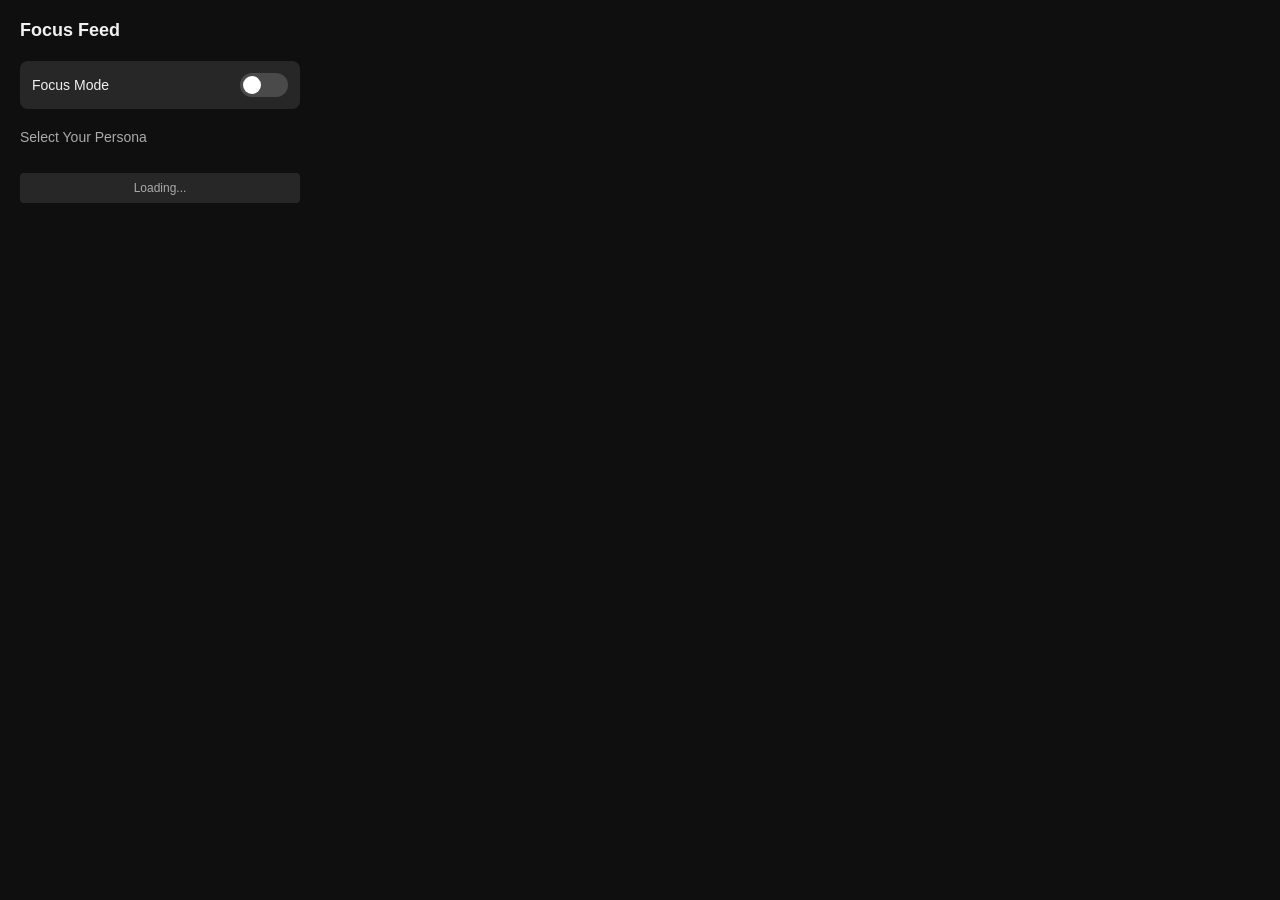
==== popup.html @ 0be20170 "Add Focus Feed Chrome Extension (Manifest V3) Complete implementation of Focus Feed extension that b" ====
<!DOCTYPE html>
<html lang="en">
<head>
  <meta charset="UTF-8">
  <meta name="viewport" content="width=device-width, initial-scale=1.0">
  <title>Focus Feed</title>
  <style>
    * {
      margin: 0;
      padding: 0;
      box-sizing: border-box;
    }

    body {
      width: 320px;
      padding: 20px;
      font-family: -apple-system, BlinkMacSystemFont, 'Segoe UI', Roboto, Oxygen, Ubuntu, Cantarell, sans-serif;
      background: #0f0f0f;
      color: #f1f1f1;
    }

    h1 {
      font-size: 18px;
      margin-bottom: 20px;
      font-weight: 600;
    }

    .toggle-container {
      display: flex;
      justify-content: space-between;
      align-items: center;
      margin-bottom: 20px;
      padding: 12px;
      background: #272727;
      border-radius: 8px;
    }

    .toggle-label {
      font-size: 14px;
      font-weight: 500;
    }

    .toggle-switch {
      position: relative;
      width: 48px;
      height: 24px;
    }

    .toggle-switch input {
      opacity: 0;
      width: 0;
      height: 0;
    }

    .slider {
      position: absolute;
      cursor: pointer;
      top: 0;
      left: 0;
      right: 0;
      bottom: 0;
      background-color: #4a4a4a;
      transition: 0.3s;
      border-radius: 24px;
    }

    .slider:before {
      position: absolute;
      content: "";
      height: 18px;
      width: 18px;
      left: 3px;
      bottom: 3px;
      background-color: white;
      transition: 0.3s;
      border-radius: 50%;
    }

    input:checked + .slider {
      background-color: #3ea6ff;
    }

    input:checked + .slider:before {
      transform: translateX(24px);
    }

    .persona-section {
      margin-top: 20px;
    }

    .persona-section h2 {
      font-size: 14px;
      margin-bottom: 12px;
      color: #aaa;
      font-weight: 500;
    }

    .persona-grid {
      display: flex;
      flex-direction: column;
      gap: 8px;
    }

    .persona-option {
      padding: 12px;
      background: #272727;
      border-radius: 8px;
      cursor: pointer;
      transition: all 0.2s;
      border: 2px solid transparent;
    }

    .persona-option:hover {
      background: #3a3a3a;
    }

    .persona-option.active {
      background: #1a1a1a;
      border-color: #3ea6ff;
    }

    .persona-name {
      font-size: 14px;
      font-weight: 600;
      margin-bottom: 4px;
    }

    .persona-desc {
      font-size: 12px;
      color: #aaa;
    }

    .status {
      margin-top: 16px;
      padding: 8px;
      text-align: center;
      font-size: 12px;
      background: #272727;
      border-radius: 4px;
      color: #aaa;
    }
  </style>
</head>
<body>
  <h1>Focus Feed</h1>

  <div class="toggle-container">
    <span class="toggle-label">Focus Mode</span>
    <label class="toggle-switch">
      <input type="checkbox" id="toggleFocus">
      <span class="slider"></span>
    </label>
  </div>

  <div class="persona-section">
    <h2>Select Your Persona</h2>
    <div class="persona-grid" id="personaGrid"></div>
  </div>

  <div class="status" id="status">Loading...</div>

  <script src="popup.js"></script>
</body>
</html>
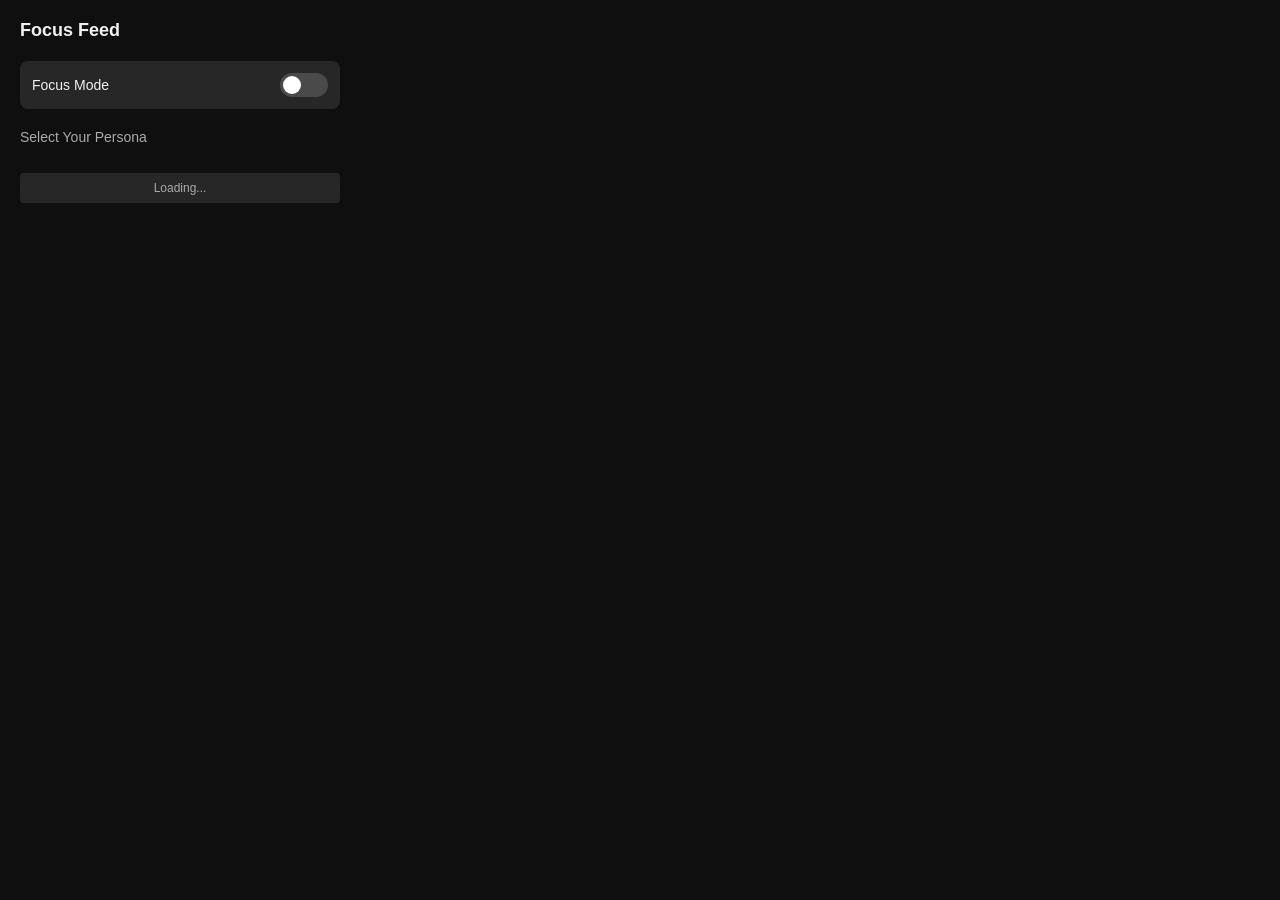
==== commit faf86553: "Transform Focus Feed into universal multi-platform extension Expand from YouTube-only to comprehensi" ====
--- a/popup.html
+++ b/popup.html
@@ -12,7 +12,9 @@
     }
 
     body {
-      width: 320px;
+      width: 360px;
+      max-height: 600px;
+      overflow-y: auto;
       padding: 20px;
       font-family: -apple-system, BlinkMacSystemFont, 'Segoe UI', Roboto, Oxygen, Ubuntu, Cantarell, sans-serif;
       background: #0f0f0f;
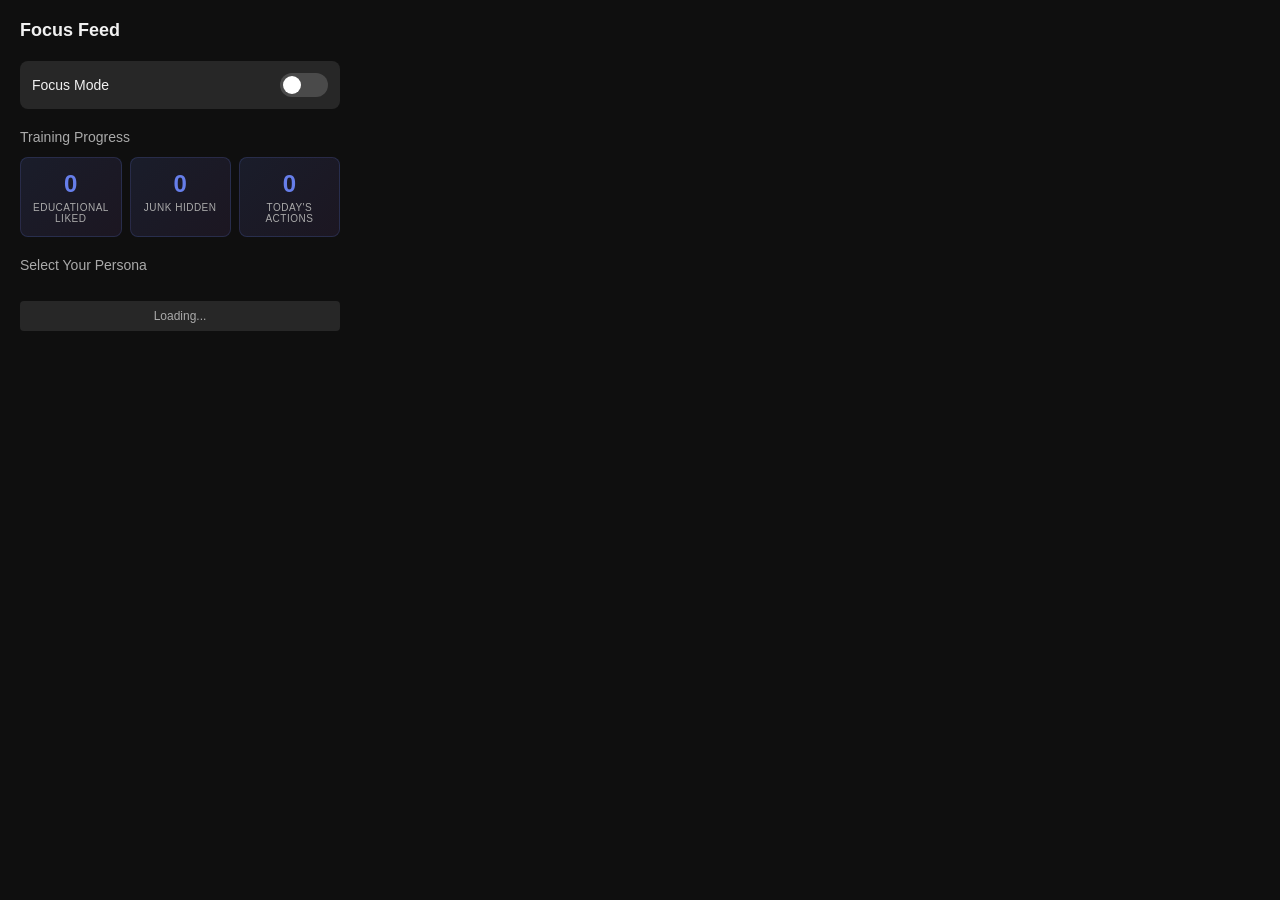
==== commit 484df821: "Rebuild as Algorithm Trainer v4.0 - Train Algos, Don't Fight Them BREAKING CHANGE: Complete paradigm" ====
--- a/popup.html
+++ b/popup.html
@@ -132,6 +132,45 @@
       color: #aaa;
     }
 
+    .stats-section {
+      margin-top: 20px;
+    }
+
+    .stats-section h2 {
+      font-size: 14px;
+      margin-bottom: 12px;
+      color: #aaa;
+      font-weight: 500;
+    }
+
+    .stats-grid {
+      display: grid;
+      grid-template-columns: repeat(3, 1fr);
+      gap: 8px;
+    }
+
+    .stat-card {
+      padding: 12px;
+      background: linear-gradient(135deg, #667eea20 0%, #764ba220 100%);
+      border-radius: 8px;
+      border: 1px solid #667eea30;
+      text-align: center;
+    }
+
+    .stat-value {
+      font-size: 24px;
+      font-weight: 700;
+      color: #667eea;
+      margin-bottom: 4px;
+    }
+
+    .stat-label {
+      font-size: 10px;
+      color: #aaa;
+      text-transform: uppercase;
+      letter-spacing: 0.5px;
+    }
+
     .status {
       margin-top: 16px;
       padding: 8px;
@@ -154,6 +193,24 @@
     </label>
   </div>
 
+  <div class="stats-section">
+    <h2>Training Progress</h2>
+    <div class="stats-grid">
+      <div class="stat-card">
+        <div class="stat-value" id="likedCount">0</div>
+        <div class="stat-label">Educational Liked</div>
+      </div>
+      <div class="stat-card">
+        <div class="stat-value" id="hiddenCount">0</div>
+        <div class="stat-label">Junk Hidden</div>
+      </div>
+      <div class="stat-card">
+        <div class="stat-value" id="dailyCount">0</div>
+        <div class="stat-label">Today's Actions</div>
+      </div>
+    </div>
+  </div>
+
   <div class="persona-section">
     <h2>Select Your Persona</h2>
     <div class="persona-grid" id="personaGrid"></div>
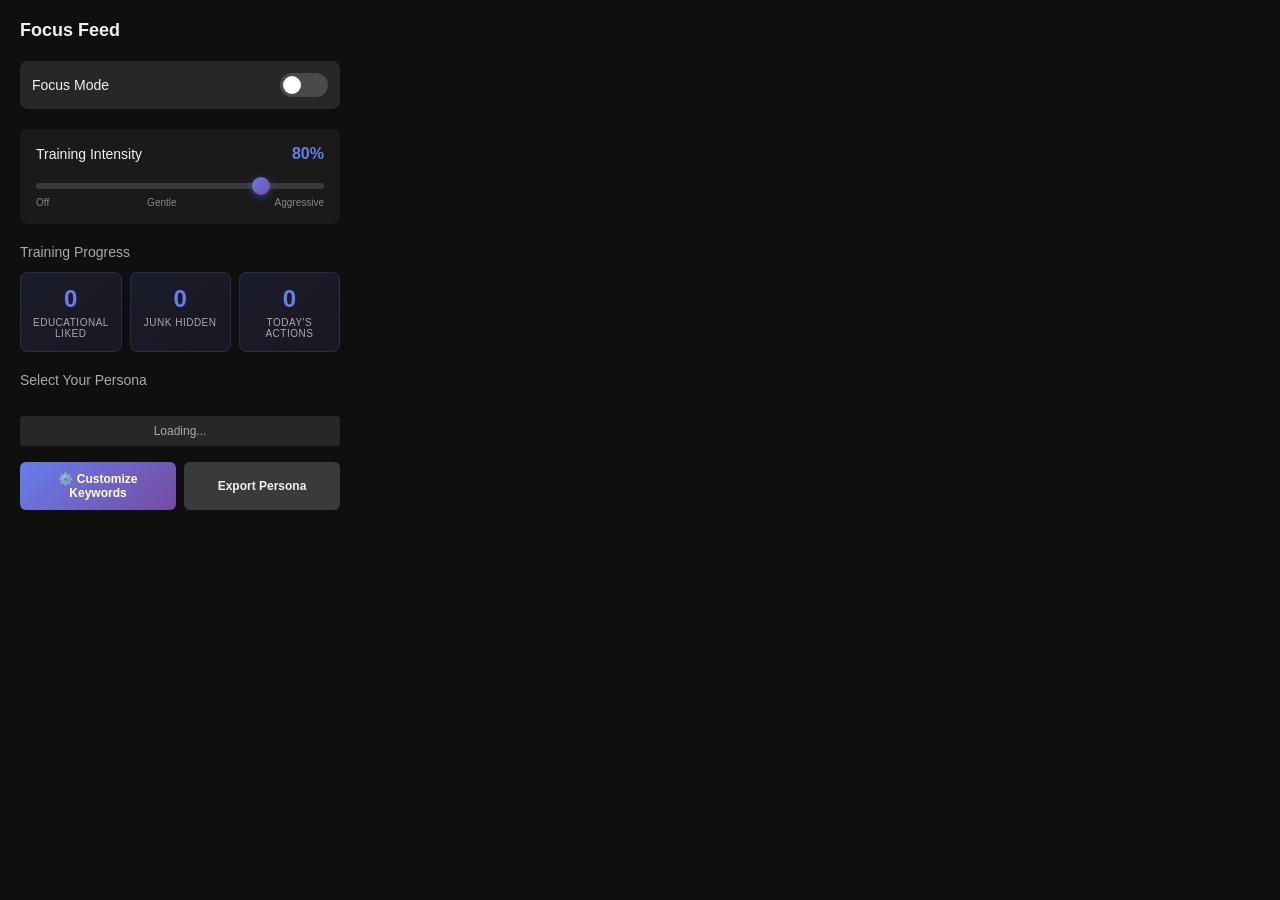
==== commit 2e012654: "Add customization features: Intensity slider, keyword editor, custom personas MAJOR NEW FEATURES (v5" ====
--- a/popup.html
+++ b/popup.html
@@ -86,6 +86,71 @@
       transform: translateX(24px);
     }
 
+    .intensity-section {
+      margin-top: 20px;
+      padding: 16px;
+      background: #1a1a1a;
+      border-radius: 8px;
+    }
+
+    .intensity-header {
+      display: flex;
+      justify-content: space-between;
+      align-items: center;
+      margin-bottom: 12px;
+    }
+
+    .intensity-label {
+      font-size: 14px;
+      font-weight: 500;
+      color: #f1f1f1;
+    }
+
+    .intensity-value {
+      font-size: 16px;
+      font-weight: 700;
+      color: #667eea;
+    }
+
+    .intensity-slider {
+      width: 100%;
+      height: 6px;
+      border-radius: 3px;
+      background: #3a3a3a;
+      outline: none;
+      -webkit-appearance: none;
+      appearance: none;
+      margin-bottom: 8px;
+    }
+
+    .intensity-slider::-webkit-slider-thumb {
+      -webkit-appearance: none;
+      appearance: none;
+      width: 18px;
+      height: 18px;
+      border-radius: 50%;
+      background: linear-gradient(135deg, #667eea 0%, #764ba2 100%);
+      cursor: pointer;
+      box-shadow: 0 2px 8px rgba(102, 126, 234, 0.4);
+    }
+
+    .intensity-slider::-moz-range-thumb {
+      width: 18px;
+      height: 18px;
+      border-radius: 50%;
+      background: linear-gradient(135deg, #667eea 0%, #764ba2 100%);
+      cursor: pointer;
+      border: none;
+      box-shadow: 0 2px 8px rgba(102, 126, 234, 0.4);
+    }
+
+    .intensity-labels {
+      display: flex;
+      justify-content: space-between;
+      font-size: 10px;
+      color: #888;
+    }
+
     .persona-section {
       margin-top: 20px;
     }
@@ -180,6 +245,40 @@
       border-radius: 4px;
       color: #aaa;
     }
+
+    .action-buttons {
+      margin-top: 16px;
+      display: flex;
+      gap: 8px;
+    }
+
+    .action-btn {
+      flex: 1;
+      padding: 10px 16px;
+      background: linear-gradient(135deg, #667eea 0%, #764ba2 100%);
+      color: white;
+      border: none;
+      border-radius: 6px;
+      font-size: 12px;
+      font-weight: 600;
+      cursor: pointer;
+      transition: transform 0.2s, box-shadow 0.2s;
+    }
+
+    .action-btn:hover {
+      transform: translateY(-2px);
+      box-shadow: 0 4px 12px rgba(102, 126, 234, 0.4);
+    }
+
+    .action-btn.secondary {
+      background: #3a3a3a;
+      color: #f1f1f1;
+    }
+
+    .action-btn.secondary:hover {
+      background: #4a4a4a;
+      box-shadow: 0 4px 12px rgba(0, 0, 0, 0.3);
+    }
   </style>
 </head>
 <body>
@@ -191,6 +290,19 @@
       <input type="checkbox" id="toggleFocus">
       <span class="slider"></span>
     </label>
+  </div>
+
+  <div class="intensity-section">
+    <div class="intensity-header">
+      <span class="intensity-label">Training Intensity</span>
+      <span class="intensity-value" id="intensityValue">80%</span>
+    </div>
+    <input type="range" id="intensitySlider" min="0" max="100" value="80" step="10" class="intensity-slider">
+    <div class="intensity-labels">
+      <span>Off</span>
+      <span>Gentle</span>
+      <span>Aggressive</span>
+    </div>
   </div>
 
   <div class="stats-section">
@@ -218,6 +330,11 @@
 
   <div class="status" id="status">Loading...</div>
 
+  <div class="action-buttons">
+    <button id="settingsBtn" class="action-btn">⚙️ Customize Keywords</button>
+    <button id="exportBtn" class="action-btn secondary">Export Persona</button>
+  </div>
+
   <script src="popup.js"></script>
 </body>
 </html>
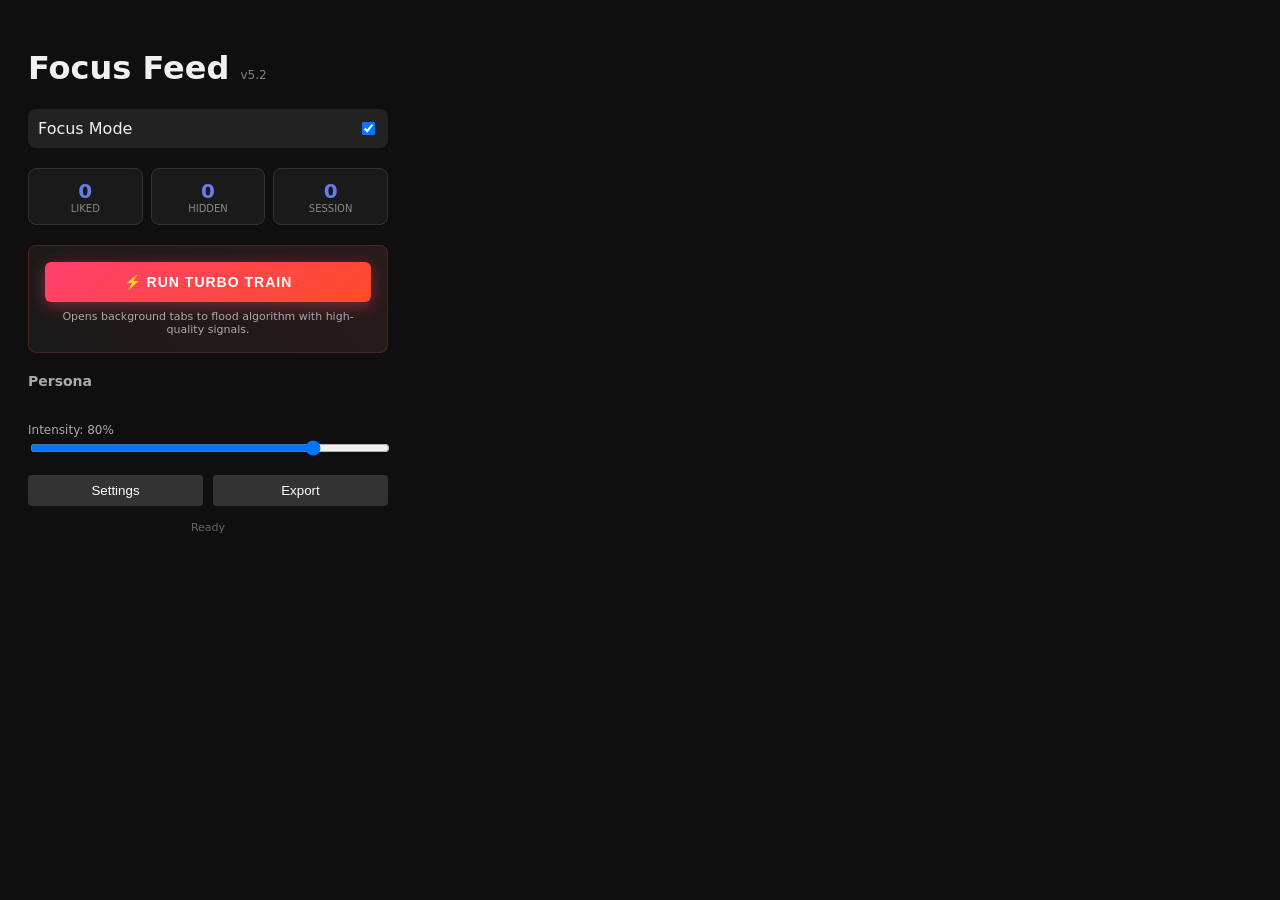
==== commit 0669a7b3: "Implement turbo button feature in popup.html Added a turbo button section with styles and functional" ====
--- a/popup.html
+++ b/popup.html
@@ -5,336 +5,111 @@
   <meta name="viewport" content="width=device-width, initial-scale=1.0">
   <title>Focus Feed</title>
   <style>
-    * {
-      margin: 0;
-      padding: 0;
-      box-sizing: border-box;
-    }
-
-    body {
-      width: 360px;
-      max-height: 600px;
-      overflow-y: auto;
-      padding: 20px;
-      font-family: -apple-system, BlinkMacSystemFont, 'Segoe UI', Roboto, Oxygen, Ubuntu, Cantarell, sans-serif;
-      background: #0f0f0f;
-      color: #f1f1f1;
-    }
-
-    h1 {
-      font-size: 18px;
-      margin-bottom: 20px;
-      font-weight: 600;
-    }
-
-    .toggle-container {
-      display: flex;
-      justify-content: space-between;
-      align-items: center;
-      margin-bottom: 20px;
-      padding: 12px;
-      background: #272727;
+    /* ... (Keep your existing styles) ... */
+    
+    /* NEW STYLES FOR TURBO BUTTON */
+    .turbo-section {
+      margin-top: 16px;
+      padding: 16px;
+      background: linear-gradient(45deg, #1a1a1a, #2a1a1a);
+      border: 1px solid #ff444430;
       border-radius: 8px;
-    }
-
-    .toggle-label {
-      font-size: 14px;
-      font-weight: 500;
-    }
-
-    .toggle-switch {
-      position: relative;
-      width: 48px;
-      height: 24px;
-    }
-
-    .toggle-switch input {
-      opacity: 0;
-      width: 0;
-      height: 0;
-    }
-
-    .slider {
-      position: absolute;
-      cursor: pointer;
-      top: 0;
-      left: 0;
-      right: 0;
-      bottom: 0;
-      background-color: #4a4a4a;
-      transition: 0.3s;
-      border-radius: 24px;
-    }
-
-    .slider:before {
-      position: absolute;
-      content: "";
-      height: 18px;
-      width: 18px;
-      left: 3px;
-      bottom: 3px;
-      background-color: white;
-      transition: 0.3s;
-      border-radius: 50%;
-    }
-
-    input:checked + .slider {
-      background-color: #3ea6ff;
-    }
-
-    input:checked + .slider:before {
-      transform: translateX(24px);
-    }
-
-    .intensity-section {
-      margin-top: 20px;
-      padding: 16px;
-      background: #1a1a1a;
-      border-radius: 8px;
-    }
-
-    .intensity-header {
-      display: flex;
-      justify-content: space-between;
-      align-items: center;
-      margin-bottom: 12px;
-    }
-
-    .intensity-label {
-      font-size: 14px;
-      font-weight: 500;
-      color: #f1f1f1;
-    }
-
-    .intensity-value {
-      font-size: 16px;
-      font-weight: 700;
-      color: #667eea;
-    }
-
-    .intensity-slider {
-      width: 100%;
-      height: 6px;
-      border-radius: 3px;
-      background: #3a3a3a;
-      outline: none;
-      -webkit-appearance: none;
-      appearance: none;
-      margin-bottom: 8px;
-    }
-
-    .intensity-slider::-webkit-slider-thumb {
-      -webkit-appearance: none;
-      appearance: none;
-      width: 18px;
-      height: 18px;
-      border-radius: 50%;
-      background: linear-gradient(135deg, #667eea 0%, #764ba2 100%);
-      cursor: pointer;
-      box-shadow: 0 2px 8px rgba(102, 126, 234, 0.4);
-    }
-
-    .intensity-slider::-moz-range-thumb {
-      width: 18px;
-      height: 18px;
-      border-radius: 50%;
-      background: linear-gradient(135deg, #667eea 0%, #764ba2 100%);
-      cursor: pointer;
-      border: none;
-      box-shadow: 0 2px 8px rgba(102, 126, 234, 0.4);
-    }
-
-    .intensity-labels {
-      display: flex;
-      justify-content: space-between;
-      font-size: 10px;
-      color: #888;
-    }
-
-    .persona-section {
-      margin-top: 20px;
-    }
-
-    .persona-section h2 {
-      font-size: 14px;
-      margin-bottom: 12px;
-      color: #aaa;
-      font-weight: 500;
-    }
-
-    .persona-grid {
-      display: flex;
-      flex-direction: column;
-      gap: 8px;
-    }
-
-    .persona-option {
-      padding: 12px;
-      background: #272727;
-      border-radius: 8px;
-      cursor: pointer;
-      transition: all 0.2s;
-      border: 2px solid transparent;
-    }
-
-    .persona-option:hover {
-      background: #3a3a3a;
-    }
-
-    .persona-option.active {
-      background: #1a1a1a;
-      border-color: #3ea6ff;
-    }
-
-    .persona-name {
-      font-size: 14px;
-      font-weight: 600;
-      margin-bottom: 4px;
-    }
-
-    .persona-desc {
-      font-size: 12px;
-      color: #aaa;
-    }
-
-    .stats-section {
-      margin-top: 20px;
-    }
-
-    .stats-section h2 {
-      font-size: 14px;
-      margin-bottom: 12px;
-      color: #aaa;
-      font-weight: 500;
-    }
-
-    .stats-grid {
-      display: grid;
-      grid-template-columns: repeat(3, 1fr);
-      gap: 8px;
-    }
-
-    .stat-card {
-      padding: 12px;
-      background: linear-gradient(135deg, #667eea20 0%, #764ba220 100%);
-      border-radius: 8px;
-      border: 1px solid #667eea30;
       text-align: center;
     }
-
-    .stat-value {
-      font-size: 24px;
-      font-weight: 700;
-      color: #667eea;
-      margin-bottom: 4px;
-    }
-
-    .stat-label {
-      font-size: 10px;
-      color: #aaa;
-      text-transform: uppercase;
-      letter-spacing: 0.5px;
-    }
-
-    .status {
-      margin-top: 16px;
-      padding: 8px;
-      text-align: center;
-      font-size: 12px;
-      background: #272727;
-      border-radius: 4px;
-      color: #aaa;
-    }
-
-    .action-buttons {
-      margin-top: 16px;
-      display: flex;
-      gap: 8px;
-    }
-
-    .action-btn {
-      flex: 1;
-      padding: 10px 16px;
-      background: linear-gradient(135deg, #667eea 0%, #764ba2 100%);
+    .turbo-btn {
+      width: 100%;
+      padding: 12px;
+      background: linear-gradient(135deg, #ff416c 0%, #ff4b2b 100%);
       color: white;
       border: none;
       border-radius: 6px;
-      font-size: 12px;
-      font-weight: 600;
+      font-weight: 700;
+      font-size: 14px;
       cursor: pointer;
-      transition: transform 0.2s, box-shadow 0.2s;
+      text-transform: uppercase;
+      letter-spacing: 1px;
+      box-shadow: 0 4px 15px rgba(255, 65, 108, 0.4);
+      transition: transform 0.2s;
     }
-
-    .action-btn:hover {
-      transform: translateY(-2px);
-      box-shadow: 0 4px 12px rgba(102, 126, 234, 0.4);
+    .turbo-btn:hover {
+      transform: scale(1.02);
+      box-shadow: 0 6px 20px rgba(255, 65, 108, 0.6);
     }
-
-    .action-btn.secondary {
-      background: #3a3a3a;
-      color: #f1f1f1;
+    .turbo-desc {
+      font-size: 11px;
+      color: #aaa;
+      margin-top: 8px;
     }
-
-    .action-btn.secondary:hover {
-      background: #4a4a4a;
-      box-shadow: 0 4px 12px rgba(0, 0, 0, 0.3);
-    }
+    /* ... (Keep existing styles) ... */
+  </style>
+  
+  <link rel="stylesheet" href="styles.css"> <style>
+      /* Ensure the body styling matches previous file */
+      body { width: 360px; padding: 20px; background: #0f0f0f; color: #f1f1f1; font-family: system-ui, sans-serif; }
+      /* ... paste the rest of the original CSS here if not using external file ... */
+      /* For brevity, I'm assuming you kept the original CSS block from previous steps */
+      .stat-grid { display: grid; grid-template-columns: repeat(3, 1fr); gap: 8px; margin-bottom: 20px; }
+      .stat-card { background: #1a1a1a; padding: 10px; border-radius: 8px; text-align: center; border: 1px solid #333; }
+      .stat-value { font-size: 20px; font-weight: bold; color: #667eea; }
+      .stat-label { font-size: 10px; color: #888; text-transform: uppercase; }
+      .toggle-container { display: flex; justify-content: space-between; margin-bottom: 20px; background: #222; padding: 10px; border-radius: 8px; align-items: center;}
+      .persona-grid { display: grid; gap: 8px; }
+      .persona-option { padding: 10px; background: #222; border-radius: 6px; cursor: pointer; border: 1px solid transparent; }
+      .persona-option.active { border-color: #667eea; background: #1a1a2a; }
+      .persona-name { font-weight: bold; font-size: 14px; }
+      .persona-desc { font-size: 11px; color: #888; }
+      .action-buttons { display: flex; gap: 10px; margin-top: 15px; }
+      .action-btn { flex: 1; padding: 8px; border: none; border-radius: 4px; cursor: pointer; background: #333; color: white; }
   </style>
 </head>
 <body>
-  <h1>Focus Feed</h1>
+  <h1>Focus Feed <span style="font-size:12px; opacity:0.5; font-weight:normal;">v5.2</span></h1>
 
   <div class="toggle-container">
     <span class="toggle-label">Focus Mode</span>
-    <label class="toggle-switch">
-      <input type="checkbox" id="toggleFocus">
-      <span class="slider"></span>
-    </label>
-  </div>
-
-  <div class="intensity-section">
-    <div class="intensity-header">
-      <span class="intensity-label">Training Intensity</span>
-      <span class="intensity-value" id="intensityValue">80%</span>
-    </div>
-    <input type="range" id="intensitySlider" min="0" max="100" value="80" step="10" class="intensity-slider">
-    <div class="intensity-labels">
-      <span>Off</span>
-      <span>Gentle</span>
-      <span>Aggressive</span>
-    </div>
+    <input type="checkbox" id="toggleFocus" checked>
   </div>
 
   <div class="stats-section">
-    <h2>Training Progress</h2>
-    <div class="stats-grid">
+    <div class="stat-grid">
       <div class="stat-card">
         <div class="stat-value" id="likedCount">0</div>
-        <div class="stat-label">Educational Liked</div>
+        <div class="stat-label">Liked</div>
       </div>
       <div class="stat-card">
         <div class="stat-value" id="hiddenCount">0</div>
-        <div class="stat-label">Junk Hidden</div>
+        <div class="stat-label">Hidden</div>
       </div>
       <div class="stat-card">
         <div class="stat-value" id="dailyCount">0</div>
-        <div class="stat-label">Today's Actions</div>
+        <div class="stat-label">Session</div>
       </div>
     </div>
   </div>
+  
+  <div class="turbo-section">
+    <button id="turboBtn" class="turbo-btn">⚡ Run Turbo Train</button>
+    <div class="turbo-desc">Opens background tabs to flood algorithm with high-quality signals.</div>
+  </div>
 
-  <div class="persona-section">
-    <h2>Select Your Persona</h2>
+  <div style="margin-top: 20px;">
+    <h2 style="font-size:14px; color:#aaa; margin-bottom:10px;">Persona</h2>
     <div class="persona-grid" id="personaGrid"></div>
   </div>
 
-  <div class="status" id="status">Loading...</div>
+  <div style="margin-top: 20px;">
+    <span style="font-size:12px; color:#aaa;">Intensity: <span id="intensityValue">80%</span></span>
+    <input type="range" id="intensitySlider" min="0" max="100" value="80" style="width:100%">
+  </div>
 
   <div class="action-buttons">
-    <button id="settingsBtn" class="action-btn">⚙️ Customize Keywords</button>
-    <button id="exportBtn" class="action-btn secondary">Export Persona</button>
+    <button id="settingsBtn" class="action-btn">Settings</button>
+    <button id="exportBtn" class="action-btn">Export</button>
   </div>
+  
+  <div id="status" style="margin-top:15px; font-size:11px; color:#666; text-align:center;">Ready</div>
 
+  <script src="classifier.js"></script>
   <script src="popup.js"></script>
 </body>
 </html>
--- a/styles.css
+++ b/styles.css
@@ -0,0 +1,470 @@
+/* GLOBAL FOCUS STYLES */
+.focus-inject {
+  margin: 0 0 24px 0;
+  font-family: -apple-system, BlinkMacSystemFont, "Segoe UI", Roboto, "Helvetica Neue", Arial, sans-serif;
+  box-sizing: border-box;
+}
+
+.focus-badge {
+  display: inline-block;
+  padding: 4px 12px;
+  background: linear-gradient(135deg, #667eea 0%, #764ba2 100%);
+  color: white;
+  font-size: 12px;
+  font-weight: 600;
+  border-radius: 12px;
+  margin-bottom: 12px;
+  text-transform: uppercase;
+  letter-spacing: 0.5px;
+}
+
+.focus-header h2 {
+  margin: 8px 0;
+  font-size: 20px;
+  font-weight: 600;
+  color: #f1f1f1;
+}
+
+/* YOUTUBE INJECTION */
+.focus-youtube {
+  background: #0f0f0f;
+  padding: 24px;
+  border-radius: 12px;
+  margin: 0 0 32px 0;
+  border: 2px solid #667eea50;
+}
+
+.focus-youtube .focus-header {
+  margin-bottom: 20px;
+}
+
+.focus-youtube .focus-header h2 {
+  color: #f1f1f1;
+  font-size: 24px;
+  margin-top: 8px;
+}
+
+.youtube-grid {
+  display: grid;
+  grid-template-columns: repeat(auto-fill, minmax(320px, 1fr));
+  gap: 16px;
+}
+
+.focus-video-card {
+  display: block;
+  text-decoration: none;
+  color: inherit;
+  transition: transform 0.2s ease;
+  cursor: pointer;
+}
+
+.focus-video-card:hover {
+  transform: translateY(-4px);
+}
+
+.focus-thumbnail {
+  position: relative;
+  width: 100%;
+  padding-bottom: 56.25%;
+  background: #272727;
+  border-radius: 12px;
+  overflow: hidden;
+  margin-bottom: 12px;
+}
+
+.focus-thumbnail img {
+  position: absolute;
+  top: 0;
+  left: 0;
+  width: 100%;
+  height: 100%;
+  object-fit: cover;
+}
+
+.focus-duration {
+  position: absolute;
+  bottom: 8px;
+  right: 8px;
+  background: rgba(0, 0, 0, 0.85);
+  color: white;
+  padding: 3px 6px;
+  border-radius: 4px;
+  font-size: 12px;
+  font-weight: 500;
+}
+
+.focus-video-info {
+  padding: 0 4px;
+}
+
+.focus-video-title {
+  color: #f1f1f1;
+  font-size: 14px;
+  font-weight: 500;
+  line-height: 1.4;
+  margin: 0 0 8px 0;
+  display: -webkit-box;
+  -webkit-line-clamp: 2;
+  -webkit-box-orient: vertical;
+  overflow: hidden;
+}
+
+.focus-video-channel {
+  color: #aaa;
+  font-size: 12px;
+  margin: 0;
+}
+
+/* TWITTER INJECTION */
+.focus-twitter {
+  background: #fff;
+  border: 1px solid #eff3f4;
+  border-radius: 16px;
+  padding: 20px;
+  margin-bottom: 16px;
+}
+
+.focus-twitter-header {
+  display: flex;
+  align-items: center;
+  gap: 12px;
+  margin-bottom: 16px;
+  flex-wrap: wrap;
+}
+
+.focus-twitter-header h2 {
+  color: #0f1419;
+  font-size: 20px;
+  font-weight: 700;
+  margin: 0;
+  flex: 1;
+}
+
+.focus-twitter-header .focus-date {
+  color: #536471;
+  font-size: 13px;
+}
+
+.focus-twitter-content {
+  display: flex;
+  flex-direction: column;
+  gap: 12px;
+}
+
+.focus-tweet-card {
+  display: block;
+  padding: 16px;
+  background: #f7f9f9;
+  border-radius: 12px;
+  text-decoration: none;
+  color: inherit;
+  transition: background 0.2s ease;
+}
+
+.focus-tweet-card:hover {
+  background: #eff3f4;
+}
+
+.focus-tweet-header {
+  display: flex;
+  align-items: center;
+  gap: 12px;
+  margin-bottom: 8px;
+}
+
+.focus-tweet-avatar {
+  width: 40px;
+  height: 40px;
+  border-radius: 50%;
+  background: linear-gradient(135deg, #667eea 0%, #764ba2 100%);
+  display: flex;
+  align-items: center;
+  justify-content: center;
+  color: white;
+  font-weight: 700;
+  font-size: 18px;
+  flex-shrink: 0;
+}
+
+.focus-tweet-meta {
+  display: flex;
+  flex-direction: column;
+  gap: 2px;
+}
+
+.focus-tweet-name {
+  color: #0f1419;
+  font-weight: 700;
+  font-size: 15px;
+}
+
+.focus-tweet-time {
+  color: #536471;
+  font-size: 13px;
+}
+
+.focus-tweet-body {
+  color: #0f1419;
+  font-size: 15px;
+  line-height: 1.5;
+  margin: 0;
+}
+
+/* FACEBOOK INJECTION */
+.focus-facebook {
+  margin-bottom: 16px;
+}
+
+.focus-fb-card {
+  background: #fff;
+  border-radius: 8px;
+  box-shadow: 0 1px 2px rgba(0, 0, 0, 0.1);
+  padding: 20px;
+}
+
+.focus-fb-header {
+  border-bottom: 1px solid #e4e6eb;
+  padding-bottom: 16px;
+  margin-bottom: 16px;
+}
+
+.focus-fb-title {
+  color: #050505;
+  font-size: 20px;
+  font-weight: 600;
+  margin: 12px 0 4px 0;
+}
+
+.focus-fb-header .focus-date {
+  color: #65676b;
+  font-size: 13px;
+}
+
+.focus-fb-content {
+  display: flex;
+  flex-direction: column;
+  gap: 12px;
+}
+
+.focus-fb-item {
+  display: block;
+  padding: 16px;
+  background: #f0f2f5;
+  border-radius: 8px;
+  text-decoration: none;
+  color: inherit;
+  transition: background 0.2s ease;
+}
+
+.focus-fb-item:hover {
+  background: #e4e6eb;
+}
+
+.focus-fb-item-title {
+  color: #050505;
+  font-size: 15px;
+  font-weight: 600;
+  line-height: 1.4;
+  margin-bottom: 6px;
+}
+
+.focus-fb-item-source {
+  color: #65676b;
+  font-size: 13px;
+}
+
+/* INSTAGRAM INJECTION */
+.focus-instagram {
+  display: flex;
+  justify-content: center;
+  padding: 40px 20px;
+}
+
+.focus-ig-card {
+  max-width: 600px;
+  width: 100%;
+  background: linear-gradient(135deg, #667eea 0%, #764ba2 100%);
+  border-radius: 16px;
+  padding: 40px;
+  text-align: center;
+  color: white;
+  box-shadow: 0 8px 32px rgba(0, 0, 0, 0.1);
+}
+
+.focus-ig-card .focus-badge {
+  background: rgba(255, 255, 255, 0.2);
+  color: white;
+}
+
+.focus-ig-quote {
+  font-size: 24px;
+  font-weight: 500;
+  line-height: 1.5;
+  margin: 24px 0;
+  font-style: italic;
+  border: none;
+  padding: 0;
+}
+
+.focus-ig-persona {
+  color: rgba(255, 255, 255, 0.9);
+  font-size: 14px;
+  font-weight: 600;
+  text-transform: uppercase;
+  letter-spacing: 1px;
+}
+
+/* TIKTOK INJECTION */
+.focus-tiktok {
+  position: relative;
+  display: flex;
+  justify-content: center;
+  padding: 60px 20px;
+  background: linear-gradient(180deg, #000 0%, #111 100%);
+  min-height: 400px;
+  border-radius: 12px;
+  margin-bottom: 20px;
+}
+
+.focus-tiktok-card {
+  max-width: 500px;
+  width: 100%;
+  text-align: center;
+  color: white;
+}
+
+.focus-tiktok-card h2 {
+  color: white;
+  font-size: 32px;
+  font-weight: 700;
+  margin: 20px 0;
+}
+
+.focus-tiktok-fact {
+  color: #ddd;
+  font-size: 18px;
+  line-height: 1.6;
+  margin: 24px 0;
+  padding: 24px;
+  background: rgba(255, 255, 255, 0.05);
+  border-radius: 12px;
+  border-left: 4px solid #667eea;
+}
+
+.focus-tiktok-actions {
+  display: flex;
+  flex-direction: column;
+  gap: 12px;
+  margin-top: 32px;
+}
+
+.focus-tiktok-btn {
+  display: inline-block;
+  padding: 14px 28px;
+  background: linear-gradient(135deg, #667eea 0%, #764ba2 100%);
+  color: white;
+  text-decoration: none;
+  border-radius: 8px;
+  font-weight: 600;
+  font-size: 15px;
+  transition: transform 0.2s ease, box-shadow 0.2s ease;
+}
+
+.focus-tiktok-btn:hover {
+  transform: translateY(-2px);
+  box-shadow: 0 8px 16px rgba(102, 126, 234, 0.3);
+}
+
+.focus-tiktok-btn-secondary {
+  background: rgba(255, 255, 255, 0.1);
+  border: 1px solid rgba(255, 255, 255, 0.2);
+}
+
+.focus-tiktok-btn-secondary:hover {
+  background: rgba(255, 255, 255, 0.15);
+  box-shadow: 0 8px 16px rgba(255, 255, 255, 0.1);
+}
+
+/* AD REPLACEMENTS */
+.focus-ad-replacement {
+  padding: 16px 20px;
+  border-radius: 8px;
+  margin: 12px 0;
+  transition: transform 0.2s ease;
+}
+
+.focus-ad-replacement:hover {
+  transform: translateY(-2px);
+}
+
+.focus-ad-replacement.focus-fact {
+  background: linear-gradient(135deg, #667eea15 0%, #764ba215 100%);
+  border-left: 4px solid #667eea;
+}
+
+.focus-ad-replacement.focus-quote {
+  background: linear-gradient(135deg, #f093fb15 0%, #f5576c15 100%);
+  border-left: 4px solid #f093fb;
+}
+
+.focus-ad-badge {
+  font-size: 11px;
+  font-weight: 700;
+  text-transform: uppercase;
+  letter-spacing: 0.8px;
+  color: #667eea;
+  margin-bottom: 8px;
+}
+
+.focus-ad-replacement.focus-quote .focus-ad-badge {
+  color: #f093fb;
+}
+
+.focus-ad-content {
+  color: #333;
+  font-size: 14px;
+  line-height: 1.6;
+  font-weight: 500;
+}
+
+/* DARK MODE SUPPORT */
+@media (prefers-color-scheme: dark) {
+  .focus-ad-content {
+    color: #e1e1e1;
+  }
+
+  .focus-ad-replacement.focus-fact {
+    background: linear-gradient(135deg, #667eea25 0%, #764ba225 100%);
+  }
+
+  .focus-ad-replacement.focus-quote {
+    background: linear-gradient(135deg, #f093fb25 0%, #f5576c25 100%);
+  }
+}
+
+/* RESPONSIVE */
+@media (max-width: 768px) {
+  .youtube-grid {
+    grid-template-columns: 1fr;
+  }
+
+  .focus-youtube {
+    padding: 16px;
+  }
+
+  .focus-ig-card {
+    padding: 24px;
+  }
+
+  .focus-ig-quote {
+    font-size: 20px;
+  }
+
+  .focus-tiktok-card h2 {
+    font-size: 24px;
+  }
+
+  .focus-tiktok-fact {
+    font-size: 16px;
+  }
+}
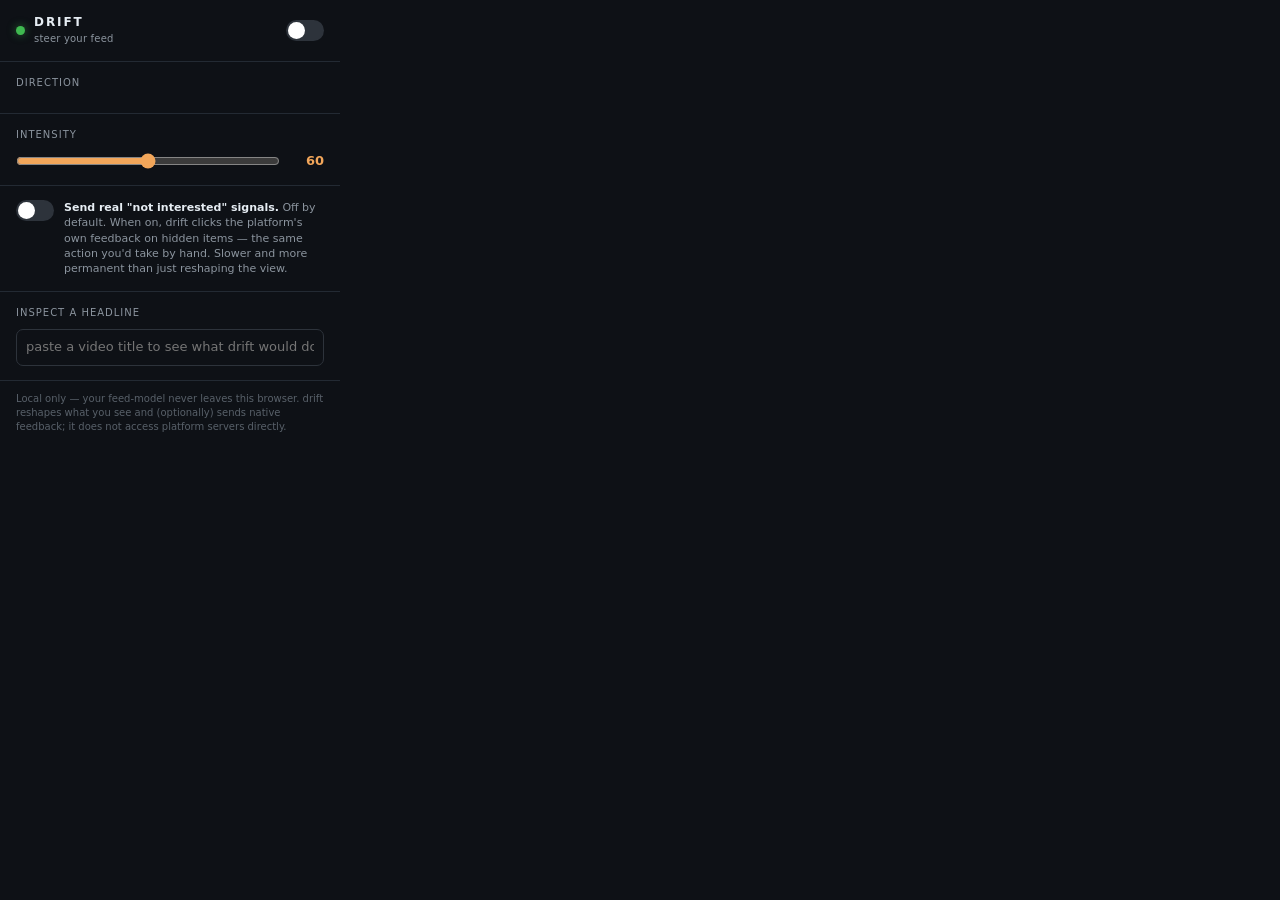
==== commit 72cd923f: "Replace tab-flooding extension with drift: an honest feed-steering layer Complete rewrite. The old M" ====
--- a/popup.html
+++ b/popup.html
@@ -1,115 +1,65 @@
-<!DOCTYPE html>
+<!doctype html>
 <html lang="en">
 <head>
-  <meta charset="UTF-8">
-  <meta name="viewport" content="width=device-width, initial-scale=1.0">
-  <title>Focus Feed</title>
-  <style>
-    /* ... (Keep your existing styles) ... */
-    
-    /* NEW STYLES FOR TURBO BUTTON */
-    .turbo-section {
-      margin-top: 16px;
-      padding: 16px;
-      background: linear-gradient(45deg, #1a1a1a, #2a1a1a);
-      border: 1px solid #ff444430;
-      border-radius: 8px;
-      text-align: center;
-    }
-    .turbo-btn {
-      width: 100%;
-      padding: 12px;
-      background: linear-gradient(135deg, #ff416c 0%, #ff4b2b 100%);
-      color: white;
-      border: none;
-      border-radius: 6px;
-      font-weight: 700;
-      font-size: 14px;
-      cursor: pointer;
-      text-transform: uppercase;
-      letter-spacing: 1px;
-      box-shadow: 0 4px 15px rgba(255, 65, 108, 0.4);
-      transition: transform 0.2s;
-    }
-    .turbo-btn:hover {
-      transform: scale(1.02);
-      box-shadow: 0 6px 20px rgba(255, 65, 108, 0.6);
-    }
-    .turbo-desc {
-      font-size: 11px;
-      color: #aaa;
-      margin-top: 8px;
-    }
-    /* ... (Keep existing styles) ... */
-  </style>
-  
-  <link rel="stylesheet" href="styles.css"> <style>
-      /* Ensure the body styling matches previous file */
-      body { width: 360px; padding: 20px; background: #0f0f0f; color: #f1f1f1; font-family: system-ui, sans-serif; }
-      /* ... paste the rest of the original CSS here if not using external file ... */
-      /* For brevity, I'm assuming you kept the original CSS block from previous steps */
-      .stat-grid { display: grid; grid-template-columns: repeat(3, 1fr); gap: 8px; margin-bottom: 20px; }
-      .stat-card { background: #1a1a1a; padding: 10px; border-radius: 8px; text-align: center; border: 1px solid #333; }
-      .stat-value { font-size: 20px; font-weight: bold; color: #667eea; }
-      .stat-label { font-size: 10px; color: #888; text-transform: uppercase; }
-      .toggle-container { display: flex; justify-content: space-between; margin-bottom: 20px; background: #222; padding: 10px; border-radius: 8px; align-items: center;}
-      .persona-grid { display: grid; gap: 8px; }
-      .persona-option { padding: 10px; background: #222; border-radius: 6px; cursor: pointer; border: 1px solid transparent; }
-      .persona-option.active { border-color: #667eea; background: #1a1a2a; }
-      .persona-name { font-weight: bold; font-size: 14px; }
-      .persona-desc { font-size: 11px; color: #888; }
-      .action-buttons { display: flex; gap: 10px; margin-top: 15px; }
-      .action-btn { flex: 1; padding: 8px; border: none; border-radius: 4px; cursor: pointer; background: #333; color: white; }
-  </style>
+  <meta charset="utf-8">
+  <link rel="stylesheet" href="ui/popup.css">
 </head>
 <body>
-  <h1>Focus Feed <span style="font-size:12px; opacity:0.5; font-weight:normal;">v5.2</span></h1>
-
-  <div class="toggle-container">
-    <span class="toggle-label">Focus Mode</span>
-    <input type="checkbox" id="toggleFocus" checked>
+  <div class="head">
+    <span class="dot" id="dot"></span>
+    <span class="brand">drift<small>steer your feed</small></span>
+    <label class="switch" title="drift active">
+      <input type="checkbox" id="enabled">
+      <span class="track"></span>
+    </label>
   </div>
 
-  <div class="stats-section">
-    <div class="stat-grid">
-      <div class="stat-card">
-        <div class="stat-value" id="likedCount">0</div>
-        <div class="stat-label">Liked</div>
-      </div>
-      <div class="stat-card">
-        <div class="stat-value" id="hiddenCount">0</div>
-        <div class="stat-label">Hidden</div>
-      </div>
-      <div class="stat-card">
-        <div class="stat-value" id="dailyCount">0</div>
-        <div class="stat-label">Session</div>
-      </div>
+  <div class="sec">
+    <div class="lab">Direction</div>
+    <div class="dirs" id="dirs"></div>
+    <div class="fields" id="customFields">
+      <div class="field more"><label>more of these terms</label>
+        <input id="moreTerms" placeholder="guitar, timber framing, macro" autocomplete="off"></div>
+      <div class="field less"><label>less of these terms</label>
+        <input id="lessTerms" placeholder="crypto pump, celebrity drama" autocomplete="off"></div>
     </div>
   </div>
-  
-  <div class="turbo-section">
-    <button id="turboBtn" class="turbo-btn">⚡ Run Turbo Train</button>
-    <div class="turbo-desc">Opens background tabs to flood algorithm with high-quality signals.</div>
+
+  <div class="sec">
+    <div class="lab">Intensity</div>
+    <div class="rowflex">
+      <input type="range" id="intensity" min="10" max="100" step="5">
+      <span class="intval" id="intval">60</span>
+    </div>
   </div>
 
-  <div style="margin-top: 20px;">
-    <h2 style="font-size:14px; color:#aaa; margin-bottom:10px;">Persona</h2>
-    <div class="persona-grid" id="personaGrid"></div>
+  <div class="sec sig">
+    <label class="switch" title="send real signals">
+      <input type="checkbox" id="sendSignals"><span class="track"></span>
+    </label>
+    <div class="copy"><b>Send real "not interested" signals.</b> Off by default.
+      When on, drift clicks the platform's own feedback on hidden items — the same
+      action you'd take by hand. Slower and more permanent than just reshaping the view.</div>
   </div>
 
-  <div style="margin-top: 20px;">
-    <span style="font-size:12px; color:#aaa;">Intensity: <span id="intensityValue">80%</span></span>
-    <input type="range" id="intensitySlider" min="0" max="100" value="80" style="width:100%">
+  <div class="sec insp">
+    <div class="lab">Inspect a headline</div>
+    <input id="inspInput" placeholder="paste a video title to see what drift would do" autocomplete="off">
+    <div class="out" id="inspOut">
+      <span class="pill" id="inspPill">KEEP</span>
+      <div class="metric"><span>manufactured-arousal</span><b id="inspArous">0.00</b></div>
+      <div class="metric"><span>familiarity to your feed</span><b id="inspFam">0.00</b></div>
+      <div class="metric" id="inspExtraRow" style="display:none"><span id="inspExtraLab"></span><b id="inspExtra">0.00</b></div>
+      <div class="toks" id="inspToks"></div>
+    </div>
   </div>
 
-  <div class="action-buttons">
-    <button id="settingsBtn" class="action-btn">Settings</button>
-    <button id="exportBtn" class="action-btn">Export</button>
-  </div>
-  
-  <div id="status" style="margin-top:15px; font-size:11px; color:#666; text-align:center;">Ready</div>
+  <div class="foot">Local only — your feed-model never leaves this browser. drift reshapes what
+    you see and (optionally) sends native feedback; it does not access platform servers directly.</div>
 
-  <script src="classifier.js"></script>
+  <script src="src/lexicons.js"></script>
+  <script src="src/profile.js"></script>
+  <script src="src/directions.js"></script>
   <script src="popup.js"></script>
 </body>
 </html>
--- a/ui/popup.css
+++ b/ui/popup.css
@@ -0,0 +1,60 @@
+:root{
+  --ink:#0E1116; --panel:#161B22; --line:#232A33; --line2:#2D333B;
+  --text:#E6EDF3; --mut:#8B949E; --mut2:#586069;
+  --toward:#F2A65A; --away:#5B8CFF; --on:#3FB950;
+}
+*{box-sizing:border-box;margin:0;padding:0}
+body{width:340px;background:var(--ink);color:var(--text);
+  font:13px/1.45 ui-sans-serif,system-ui,-apple-system,Segoe UI,Roboto}
+.head{display:flex;align-items:center;gap:9px;padding:14px 16px;border-bottom:1px solid var(--line)}
+.dot{width:9px;height:9px;border-radius:50%;background:var(--on);box-shadow:0 0 8px #3FB95088}
+.dot.off{background:var(--mut);box-shadow:none}
+.brand{font-weight:800;letter-spacing:.16em;text-transform:uppercase;font-size:12px}
+.brand small{display:block;letter-spacing:.02em;text-transform:none;font-weight:400;color:var(--mut);font-size:10px;margin-top:1px}
+.switch{margin-left:auto;display:inline-flex;align-items:center;cursor:pointer}
+.switch input{display:none}
+.track{width:38px;height:21px;border-radius:11px;background:var(--line2);position:relative;transition:background .2s}
+.track::after{content:"";position:absolute;top:2px;left:2px;width:17px;height:17px;border-radius:50%;background:#fff;transition:left .2s}
+.switch input:checked+.track{background:var(--on)}
+.switch input:checked+.track::after{left:19px}
+
+.sec{padding:14px 16px;border-bottom:1px solid var(--line)}
+.lab{font-size:10px;text-transform:uppercase;letter-spacing:.1em;color:var(--mut);margin-bottom:9px}
+
+.dirs{display:grid;grid-template-columns:1fr 1fr;gap:7px}
+.dir{border:1px solid var(--line2);background:var(--panel);border-radius:9px;padding:8px 9px;cursor:pointer;transition:border-color .15s,background .15s}
+.dir:hover{border-color:#3a424c}
+.dir.sel{border-color:var(--toward);background:#1d1812}
+.dir .t{font-weight:650;font-size:12px}
+.dir .b{font-size:10px;color:var(--mut);margin-top:2px;line-height:1.3}
+
+.rowflex{display:flex;align-items:center;gap:10px}
+input[type=range]{flex:1;accent-color:var(--toward)}
+.intval{font-variant-numeric:tabular-nums;color:var(--toward);font-weight:700;width:34px;text-align:right}
+
+.fields{display:none;gap:8px;flex-direction:column;margin-top:10px}
+.fields.show{display:flex}
+.field label{font-size:10px;color:var(--mut);text-transform:uppercase;letter-spacing:.06em}
+.field input{width:100%;margin-top:4px;background:var(--ink);border:1px solid var(--line2);border-radius:7px;
+  color:var(--text);padding:7px 9px;font:inherit}
+.field input:focus{outline:none;border-color:var(--toward)}
+.field .more label{color:var(--toward)} .field .less label{color:var(--away)}
+
+.sig{display:flex;gap:10px;align-items:flex-start}
+.sig .copy{font-size:11px;color:var(--mut);line-height:1.4}
+.sig .copy b{color:var(--text);font-weight:600}
+
+.insp .out{margin-top:9px;background:var(--panel);border:1px solid var(--line2);border-radius:9px;padding:10px;display:none}
+.insp .out.show{display:block}
+.pill{display:inline-block;font-size:10px;font-weight:700;letter-spacing:.05em;padding:3px 8px;border-radius:6px;text-transform:uppercase}
+.pill.BOOST{background:var(--toward);color:#1a1205}
+.pill.KEEP{background:var(--line2);color:var(--text)}
+.pill.DIM{background:#22324f;color:#cfe0ff}
+.pill.HIDE{background:var(--away);color:#06122e}
+.metric{display:flex;justify-content:space-between;font-size:11px;color:var(--mut);margin-top:8px}
+.metric b{color:var(--text);font-variant-numeric:tabular-nums}
+.toks{margin-top:7px;font-size:10px;color:var(--mut2);word-break:break-word}
+.insp input{width:100%;background:var(--ink);border:1px solid var(--line2);border-radius:7px;color:var(--text);padding:8px 9px;font:inherit}
+.insp input:focus{outline:none;border-color:var(--toward)}
+
+.foot{padding:11px 16px;font-size:10px;color:var(--mut2);line-height:1.4}
